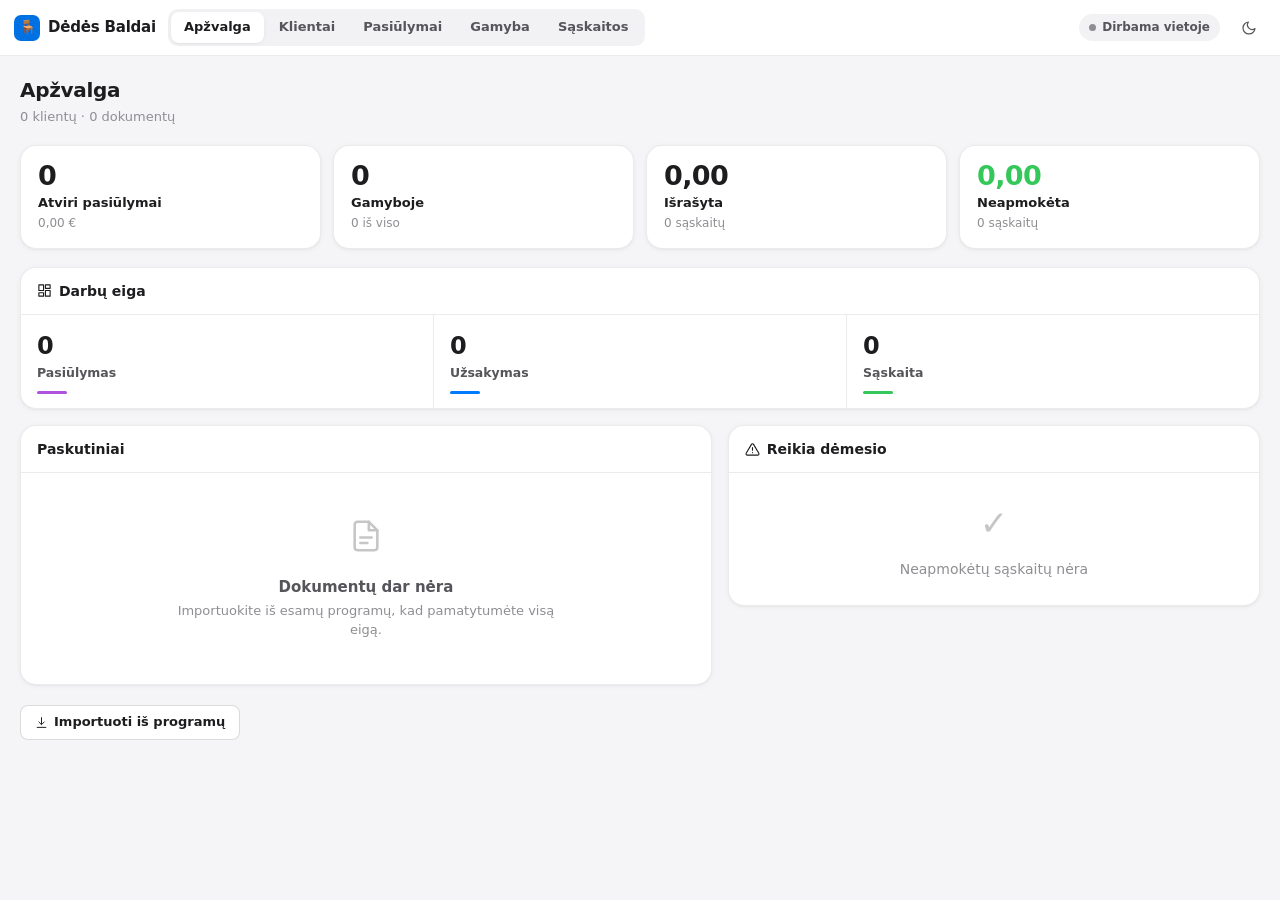
==== index.html @ 9423e9eb "One shell over the shop's apps, and a customer they all share Offer quotes a job, ShopFlow builds it" ====
<!DOCTYPE html>
<html lang="lt">
<head>
<meta charset="UTF-8">
<meta name="viewport" content="width=device-width, initial-scale=1.0, viewport-fit=cover">
<title>Dėdės Baldai — viena sistema</title>
<link rel="icon" href="data:image/svg+xml,<svg xmlns='http://www.w3.org/2000/svg' viewBox='0 0 100 100'><text y='.9em' font-size='90'>🪑</text></svg>">
<meta name="theme-color" content="#0071e3">
<link rel="stylesheet" href="styles.css">
</head>
<body>
  <div id="app"></div>
  <div id="modal-root"></div>
  <div id="toast-root"></div>
  <script src="cloud-config.js" onerror="/* no cloud config — runs local only */"></script>
  <script src="core.js"></script>
  <script src="hub.js"></script>
  <script>Hub.boot()</script>
</body>
</html>
---- styles.css ----
/* ============================================================
   Hub — the shared shell

   Tokens match ShopFlow / Offer / Invoices so the modules do not look like
   four different products bolted together. Every colour is defined on bare
   :root first and only redefined for dark, so a browser without the dark
   query still paints a complete theme.
   ============================================================ */
:root {
  --font: -apple-system, BlinkMacSystemFont, "SF Pro Text", "Segoe UI", Roboto, Inter, system-ui, sans-serif;

  --bg: #f5f5f7;
  --bg-elevated: #ffffff;
  --surface: #ffffff;
  --surface-2: #f2f2f4;
  --surface-3: #e9e9ec;
  --border: rgba(0,0,0,0.08);
  --border-strong: rgba(0,0,0,0.14);
  --text: #1d1d1f;
  --text-2: #55555a;
  --text-3: #8e8e93;
  --accent: #0071e3;
  --accent-soft: rgba(0,113,227,0.10);
  --accent-text: #0071e3;

  --green: #34c759;  --green-soft: rgba(52,199,89,0.13);
  --blue: #007aff;   --blue-soft: rgba(0,122,255,0.11);
  --orange: #ff9500; --orange-soft: rgba(255,149,0,0.13);
  --red: #ff3b30;    --red-soft: rgba(255,59,48,0.11);
  --purple: #af52de; --purple-soft: rgba(175,82,222,0.12);
  --gray: #8e8e93;   --gray-soft: rgba(142,142,147,0.14);

  --shadow-1: 0 1px 2px rgba(0,0,0,0.04), 0 1px 6px rgba(0,0,0,0.04);
  --shadow-2: 0 2px 8px rgba(0,0,0,0.06), 0 8px 24px rgba(0,0,0,0.07);
  --shadow-3: 0 8px 20px rgba(0,0,0,0.10), 0 24px 60px rgba(0,0,0,0.14);

  --r-sm: 8px; --r-md: 12px; --r-lg: 16px;
  --spring: cubic-bezier(0.32, 0.72, 0, 1);
  --topbar-h: 56px;
}

@media (prefers-color-scheme: dark) {
  :root:not([data-theme="light"]) {
    --bg: #0d0d0f; --bg-elevated: #1c1c1e; --surface: #1c1c1e;
    --surface-2: #26262a; --surface-3: #313136;
    --border: rgba(255,255,255,0.09); --border-strong: rgba(255,255,255,0.16);
    --text: #f5f5f7; --text-2: #b8b8bd; --text-3: #78787e;
    --accent: #0a84ff; --accent-soft: rgba(10,132,255,0.16); --accent-text: #409cff;
    --green: #30d158; --green-soft: rgba(48,209,88,0.16);
    --blue: #0a84ff;  --blue-soft: rgba(10,132,255,0.15);
    --orange: #ff9f0a; --orange-soft: rgba(255,159,10,0.15);
    --red: #ff453a;   --red-soft: rgba(255,69,58,0.15);
    --purple: #bf5af2; --purple-soft: rgba(191,90,242,0.16);
    --gray: #98989e;  --gray-soft: rgba(142,142,147,0.20);
    --shadow-1: 0 1px 2px rgba(0,0,0,0.35), 0 1px 6px rgba(0,0,0,0.30);
    --shadow-2: 0 2px 8px rgba(0,0,0,0.40), 0 8px 24px rgba(0,0,0,0.45);
    --shadow-3: 0 8px 20px rgba(0,0,0,0.5), 0 24px 60px rgba(0,0,0,0.55);
  }
}
:root[data-theme="dark"] {
  --bg: #0d0d0f; --bg-elevated: #1c1c1e; --surface: #1c1c1e;
  --surface-2: #26262a; --surface-3: #313136;
  --border: rgba(255,255,255,0.09); --border-strong: rgba(255,255,255,0.16);
  --text: #f5f5f7; --text-2: #b8b8bd; --text-3: #78787e;
  --accent: #0a84ff; --accent-soft: rgba(10,132,255,0.16); --accent-text: #409cff;
  --green: #30d158; --green-soft: rgba(48,209,88,0.16);
  --blue: #0a84ff;  --blue-soft: rgba(10,132,255,0.15);
  --orange: #ff9f0a; --orange-soft: rgba(255,159,10,0.15);
  --red: #ff453a;   --red-soft: rgba(255,69,58,0.15);
  --purple: #bf5af2; --purple-soft: rgba(191,90,242,0.16);
  --gray: #98989e;  --gray-soft: rgba(142,142,147,0.20);
}

* { margin: 0; padding: 0; box-sizing: border-box; }
html { -webkit-text-size-adjust: 100%; }
body {
  font-family: var(--font); background: var(--bg); color: var(--text);
  font-size: 14px; line-height: 1.45; -webkit-font-smoothing: antialiased;
  height: 100vh; height: 100dvh; overflow: hidden;
}
button, input, select, textarea { font: inherit; color: inherit; }
a { color: var(--accent-text); }

/* ---------- shell ---------- */
.shell { display: flex; flex-direction: column; height: 100vh; height: 100dvh; }

.topbar {
  flex: none; height: var(--topbar-h); display: flex; align-items: center; gap: 12px;
  padding: 0 14px; background: var(--bg-elevated);
  border-bottom: 1px solid var(--border);
  padding-top: env(safe-area-inset-top, 0px);
  height: calc(var(--topbar-h) + env(safe-area-inset-top, 0px));
}
.brand { display: flex; align-items: center; gap: 8px; font-weight: 680; font-size: 15px; letter-spacing: -0.2px; white-space: nowrap; }
.brand .mark {
  width: 26px; height: 26px; border-radius: 7px; flex: none;
  background: var(--accent); color: #fff;
  display: flex; align-items: center; justify-content: center; font-size: 14px;
}
.grow { flex: 1; min-width: 0; }

.modtabs { display: flex; gap: 2px; background: var(--surface-2); border-radius: 10px; padding: 3px; }
.modtabs button {
  border: 0; background: transparent; cursor: pointer; white-space: nowrap;
  padding: 6px 13px; border-radius: 8px; font-size: 13px; font-weight: 560; color: var(--text-2);
}
.modtabs button:hover { color: var(--text); }
.modtabs button.active { background: var(--surface); color: var(--text); box-shadow: var(--shadow-1); font-weight: 620; }

.icon-btn {
  border: 0; background: transparent; cursor: pointer; color: var(--text-2);
  width: 34px; height: 34px; border-radius: var(--r-sm);
  display: inline-flex; align-items: center; justify-content: center; flex: none;
}
.icon-btn:hover { background: var(--surface-2); color: var(--text); }

.btn {
  border: 1px solid var(--border-strong); background: var(--surface); color: var(--text);
  padding: 7px 14px; border-radius: var(--r-sm); cursor: pointer;
  font-size: 13px; font-weight: 560; white-space: nowrap;
  display: inline-flex; align-items: center; gap: 6px;
}
.btn:hover { background: var(--surface-2); }
.btn.primary { background: var(--accent); border-color: var(--accent); color: #fff; }
.btn.primary:hover { filter: brightness(1.07); }
.btn.ghost { border-color: transparent; background: transparent; color: var(--text-2); }
.btn.ghost:hover { background: var(--surface-2); }
.btn.danger { border-color: transparent; background: var(--red-soft); color: var(--red); }
.btn:disabled { opacity: 0.45; cursor: not-allowed; }

.sync-chip {
  display: inline-flex; align-items: center; gap: 6px; white-space: nowrap;
  padding: 5px 10px; border-radius: 999px; font-size: 12px; font-weight: 600;
  background: var(--surface-2); color: var(--text-2); border: 0; cursor: pointer;
}
.sync-chip .dot { width: 7px; height: 7px; border-radius: 50%; background: var(--gray); flex: none; }
.sync-chip.idle .dot { background: var(--green); }
.sync-chip.syncing .dot { background: var(--blue); animation: pulse 1.4s ease-in-out infinite; }
.sync-chip.error .dot, .sync-chip.offline .dot { background: var(--orange); }
@keyframes pulse { 0%,100% { opacity: 1; } 50% { opacity: 0.35; } }

/* ---------- body ---------- */
.main { flex: 1; min-height: 0; position: relative; }
.pane { position: absolute; inset: 0; overflow: auto; -webkit-overflow-scrolling: touch; }
.pane.pad { padding: 20px; }
.pane iframe { width: 100%; height: 100%; border: 0; display: block; }
[hidden] { display: none !important; }

.view-title { font-size: 20px; font-weight: 680; letter-spacing: -0.3px; margin-bottom: 3px; }
.view-sub { font-size: 13px; color: var(--text-3); margin-bottom: 18px; }

/* ---------- cards & tiles ---------- */
.kpis { display: grid; grid-template-columns: repeat(auto-fit, minmax(min(190px,100%), 1fr)); gap: 12px; margin-bottom: 18px; }
.kpi {
  background: var(--surface); border: 1px solid var(--border); border-radius: var(--r-lg);
  padding: 15px 17px; box-shadow: var(--shadow-1);
  display: flex; flex-direction: column; gap: 3px;
}
.kpi .val { font-size: 27px; font-weight: 660; letter-spacing: -0.6px; line-height: 1.1; }
.kpi .lbl { font-size: 13px; font-weight: 560; }
.kpi .sub { font-size: 12px; color: var(--text-3); }
.kpi.warn .val { color: var(--orange); }
.kpi.ok .val { color: var(--green); }

.panel {
  background: var(--surface); border: 1px solid var(--border); border-radius: var(--r-lg);
  box-shadow: var(--shadow-1); overflow: hidden; margin-bottom: 16px;
}
.panel > header {
  display: flex; align-items: center; gap: 10px;
  padding: 13px 16px; border-bottom: 1px solid var(--border);
}
.panel > header h2 { font-size: 14px; font-weight: 640; display: flex; align-items: center; gap: 7px; }
.panel-pad { padding: 16px; }
.cols2 { display: grid; grid-template-columns: minmax(0,1.3fr) minmax(0,1fr); gap: 16px; align-items: start; }
@media (max-width: 900px) { .cols2 { grid-template-columns: minmax(0,1fr); } }

/* ---------- pipeline ---------- */
.pipe { display: flex; align-items: stretch; gap: 0; overflow-x: auto; }
.pipe-step { flex: 1; min-width: 128px; padding: 14px 16px; position: relative; }
.pipe-step + .pipe-step { border-left: 1px solid var(--border); }
.pipe-step .n { font-size: 24px; font-weight: 660; letter-spacing: -0.5px; }
.pipe-step .k { font-size: 12.5px; font-weight: 580; color: var(--text-2); }
.pipe-step .m { font-size: 12px; color: var(--text-3); margin-top: 2px; }
.pipe-step .bar { height: 3px; border-radius: 2px; background: var(--accent); margin-top: 9px; }

/* ---------- tables ---------- */
.table-wrap { overflow-x: auto; }
table.rows { width: 100%; border-collapse: collapse; }
table.rows th {
  text-align: left; font-size: 11px; font-weight: 640; text-transform: uppercase;
  letter-spacing: 0.5px; color: var(--text-3); padding: 11px 14px 9px;
  border-bottom: 1px solid var(--border); white-space: nowrap;
}
table.rows td { padding: 11px 14px; border-bottom: 1px solid var(--border); font-size: 13.5px; vertical-align: middle; }
table.rows tr:last-child td { border-bottom: 0; }
table.rows tbody tr[data-open] { cursor: pointer; }
table.rows tbody tr[data-open]:hover { background: var(--surface-2); }
.cell-main { display: flex; flex-direction: column; }
.cell-main b { font-weight: 620; }
.cell-main span { font-size: 12px; color: var(--text-3); }
.num { font-variant-numeric: tabular-nums; white-space: nowrap; }
.right { text-align: right; }

.pill {
  display: inline-flex; align-items: center; gap: 5px; padding: 3px 9px; border-radius: 999px;
  font-size: 11.5px; font-weight: 620; white-space: nowrap;
  background: var(--gray-soft); color: var(--gray);
}
.pill.quote { background: var(--purple-soft); color: var(--purple); }
.pill.order { background: var(--blue-soft); color: var(--blue); }
.pill.invoice { background: var(--green-soft); color: var(--green); }
.pill.waybill { background: var(--orange-soft); color: var(--orange); }
.pill.warn { background: var(--orange-soft); color: var(--orange); }
.pill.bad { background: var(--red-soft); color: var(--red); }

.tag { display: inline-block; padding: 2px 8px; border-radius: 6px; background: var(--surface-2); color: var(--text-2); font-size: 11.5px; }

/* ---------- search + forms ---------- */
.search-box {
  display: flex; align-items: center; gap: 8px; flex: 1; min-width: 0;
  background: var(--surface-2); border-radius: var(--r-sm); padding: 7px 11px;
}
.search-box input { border: 0; background: transparent; outline: none; flex: 1; min-width: 0; font-size: 13.5px; }
.toolbar { display: flex; align-items: center; gap: 10px; margin-bottom: 14px; flex-wrap: wrap; }

.field { display: flex; flex-direction: column; gap: 5px; flex: 1; min-width: 0; }
.field label { font-size: 12px; font-weight: 600; color: var(--text-2); }
.input, .select, textarea.input {
  width: 100%; padding: 8px 11px; border-radius: var(--r-sm);
  border: 1px solid var(--border-strong); background: var(--surface); color: var(--text);
  font-size: 13.5px; outline: none;
}
.input:focus, .select:focus { border-color: var(--accent); box-shadow: 0 0 0 3px var(--accent-soft); }
.form-row { display: flex; gap: 12px; margin-bottom: 12px; flex-wrap: wrap; }
.form-row > .field { flex: 1 1 200px; }

/* ---------- modal ---------- */
.modal-scrim {
  position: fixed; inset: 0; z-index: 100; background: rgba(0,0,0,0.35);
  display: flex; align-items: center; justify-content: center; padding: 20px;
  animation: fade 0.16s ease;
}
@keyframes fade { from { opacity: 0; } }
.modal {
  background: var(--bg-elevated); border-radius: var(--r-lg); box-shadow: var(--shadow-3);
  width: min(640px, 100%); max-height: min(86vh, 860px); display: flex; flex-direction: column;
  animation: rise 0.22s var(--spring);
}
@keyframes rise { from { transform: translateY(14px); opacity: 0; } }
.modal > header { display: flex; align-items: center; gap: 10px; padding: 15px 18px; border-bottom: 1px solid var(--border); }
.modal > header h2 { font-size: 16px; font-weight: 660; flex: 1; min-width: 0; }
.modal-body { padding: 18px; overflow: auto; flex: 1; min-height: 0; display: flex; flex-direction: column; gap: 4px; }
.modal > footer { display: flex; align-items: center; gap: 10px; padding: 13px 18px; border-top: 1px solid var(--border); }

/* ---------- registry lookup ---------- */
.reg-results { border: 1px solid var(--border); border-radius: var(--r-sm); max-height: 240px; overflow: auto; }
.reg-row {
  display: block; width: 100%; text-align: left; border: 0; background: transparent; cursor: pointer;
  padding: 9px 12px; border-bottom: 1px solid var(--border);
}
.reg-row:last-child { border-bottom: 0; }
.reg-row:hover { background: var(--surface-2); }
.reg-row b { display: block; font-size: 13.5px; font-weight: 620; }
.reg-row span { display: block; font-size: 12px; color: var(--text-3); }
.reg-row .vat { color: var(--green); font-weight: 600; }

/* ---------- empty / toast ---------- */
.empty { text-align: center; padding: 44px 20px; color: var(--text-3); }
.empty .big { font-size: 34px; display: block; margin-bottom: 10px; opacity: 0.5; }
.empty h3 { font-size: 15px; font-weight: 620; color: var(--text-2); margin-bottom: 4px; }
.empty p { font-size: 13px; max-width: 380px; margin: 0 auto; }

#toast-root { position: fixed; left: 50%; transform: translateX(-50%); bottom: 24px; z-index: 200; display: flex; flex-direction: column; gap: 8px; align-items: center; }
.toast {
  background: var(--text); color: var(--bg); padding: 10px 16px; border-radius: 999px;
  font-size: 13px; font-weight: 560; box-shadow: var(--shadow-2);
  animation: rise 0.22s var(--spring); max-width: min(90vw, 460px);
}
.toast.leaving { opacity: 0; transition: opacity 0.25s; }

/* ---------- phone ---------- */
@media (max-width: 760px) {
  .topbar { gap: 8px; padding: 0 10px; }
  .brand span:not(.mark) { display: none; }
  .modtabs { order: 3; flex: 1 1 100%; overflow-x: auto; }
  .topbar { height: auto; min-height: var(--topbar-h); flex-wrap: wrap; padding-bottom: 8px; padding-top: calc(8px + env(safe-area-inset-top, 0px)); }
  .pane.pad { padding: 14px; }
  .sync-chip span { display: none; }
}
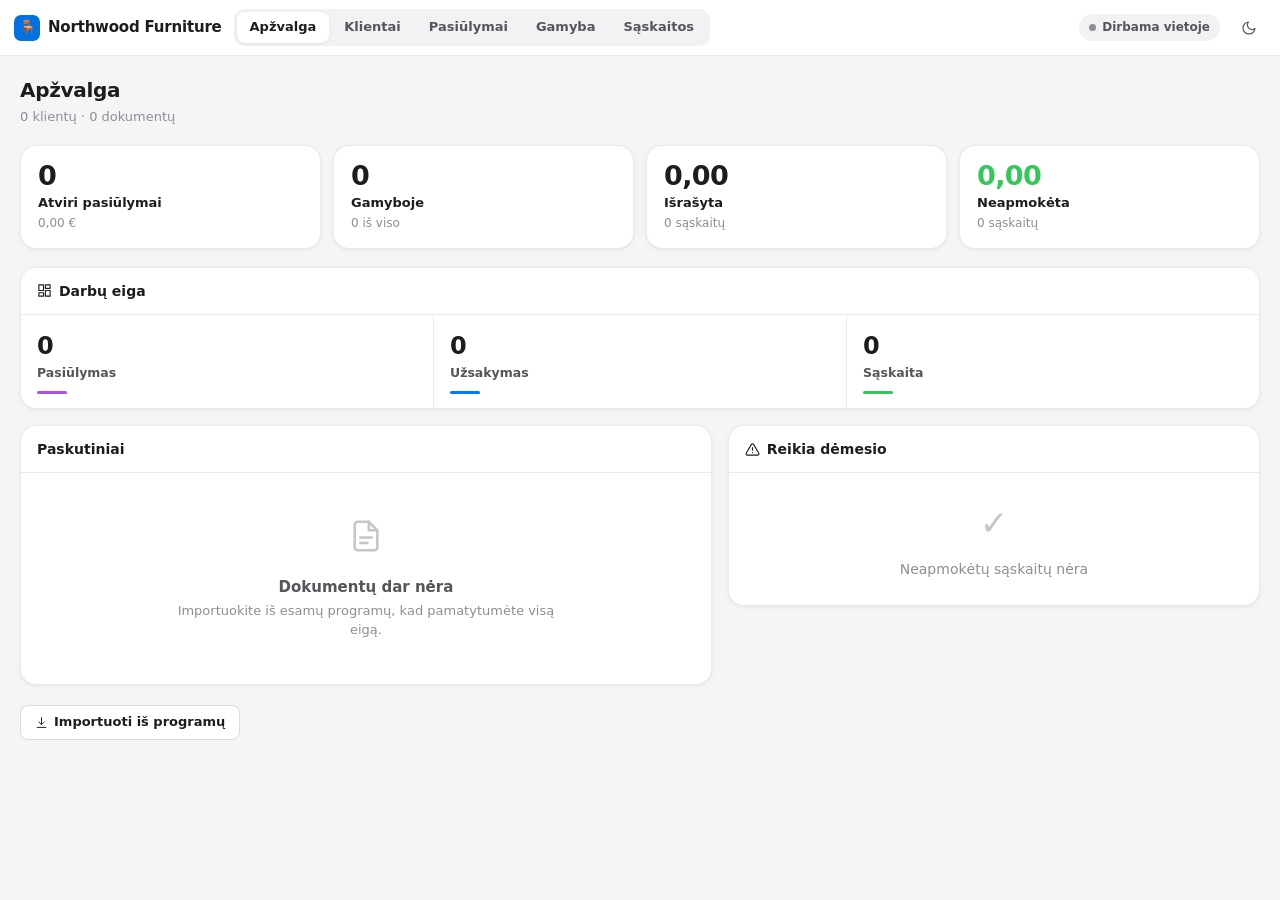
==== commit d9499649: "Hub — demo build One shell over several workshop apps, with a shared customer record and a document " ====
--- a/index.html
+++ b/index.html
@@ -3,7 +3,7 @@
 <head>
 <meta charset="UTF-8">
 <meta name="viewport" content="width=device-width, initial-scale=1.0, viewport-fit=cover">
-<title>Dėdės Baldai — viena sistema</title>
+<title>Northwood Furniture — viena sistema</title>
 <link rel="icon" href="data:image/svg+xml,<svg xmlns='http://www.w3.org/2000/svg' viewBox='0 0 100 100'><text y='.9em' font-size='90'>🪑</text></svg>">
 <meta name="theme-color" content="#0071e3">
 <link rel="stylesheet" href="styles.css">
--- a/styles.css
+++ b/styles.css
@@ -208,6 +208,7 @@
   background: var(--gray-soft); color: var(--gray);
 }
 .pill.quote { background: var(--purple-soft); color: var(--purple); }
+.pill.design { background: var(--gray-soft); color: var(--text-2); }
 .pill.order { background: var(--blue-soft); color: var(--blue); }
 .pill.invoice { background: var(--green-soft); color: var(--green); }
 .pill.waybill { background: var(--orange-soft); color: var(--orange); }
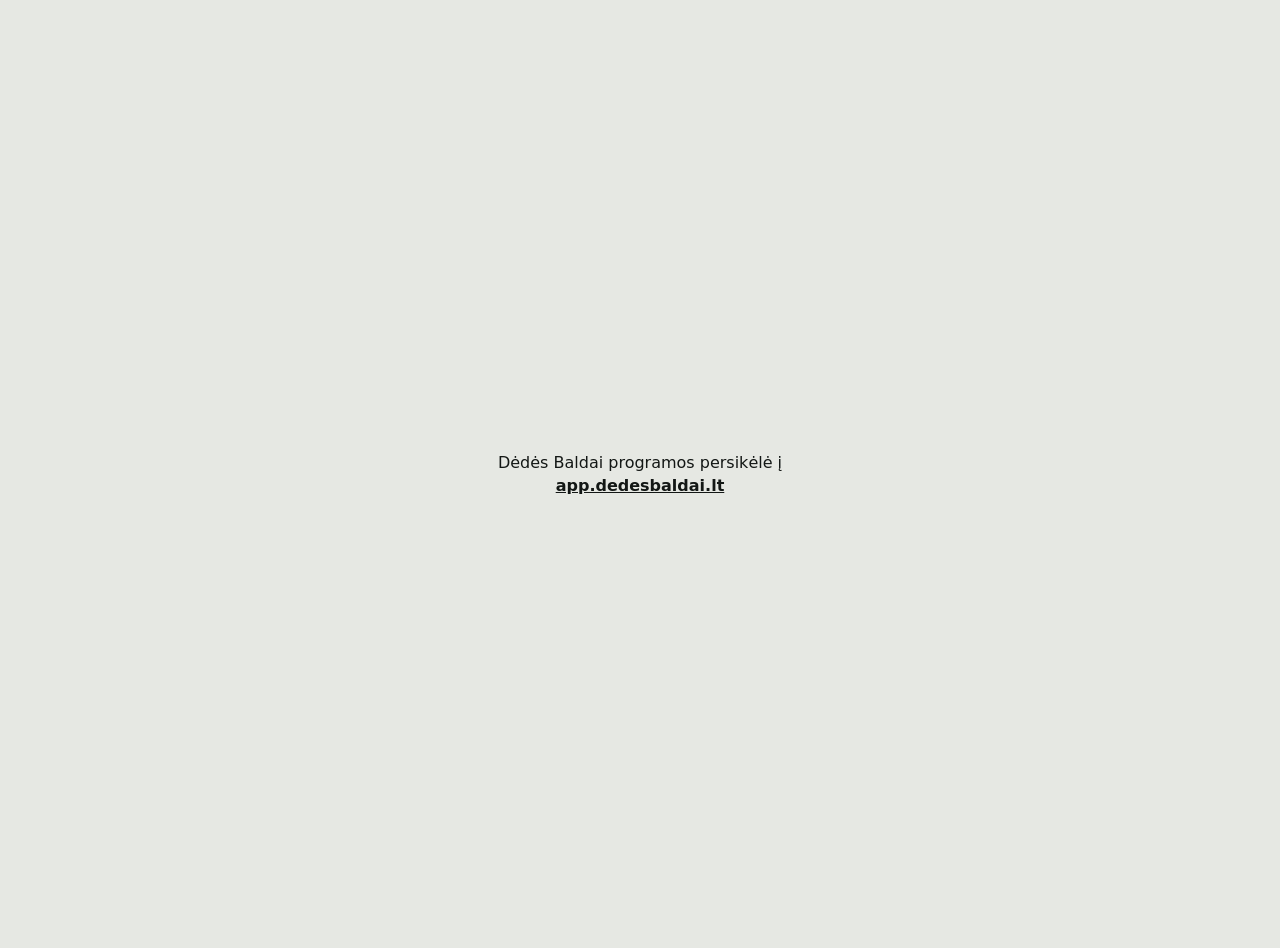
==== commit 3c701097: "Moved to https://app.dedesbaldai.lt — pages forward there (settings carried over once), old service " ====
--- a/index.html
+++ b/index.html
@@ -1,20 +1,14 @@
-<!DOCTYPE html>
+<!doctype html>
 <html lang="lt">
 <head>
-<meta charset="UTF-8">
-<meta name="viewport" content="width=device-width, initial-scale=1.0, viewport-fit=cover">
-<title>Northwood Furniture — viena sistema</title>
-<link rel="icon" href="data:image/svg+xml,<svg xmlns='http://www.w3.org/2000/svg' viewBox='0 0 100 100'><text y='.9em' font-size='90'>🪑</text></svg>">
-<meta name="theme-color" content="#0071e3">
-<link rel="stylesheet" href="styles.css">
+<meta charset="utf-8">
+<meta name="viewport" content="width=device-width,initial-scale=1">
+<meta name="robots" content="noindex,nofollow">
+<title>Perkelta · Dėdės Baldai</title>
+<script src="/hub/shared/moved.js"></script>
 </head>
-<body>
-  <div id="app"></div>
-  <div id="modal-root"></div>
-  <div id="toast-root"></div>
-  <script src="cloud-config.js" onerror="/* no cloud config — runs local only */"></script>
-  <script src="core.js"></script>
-  <script src="hub.js"></script>
-  <script>Hub.boot()</script>
+<body style="margin:0;min-height:100vh;display:grid;place-items:center;background:#e6e8e3;color:#131715;font:16px/1.45 system-ui,-apple-system,'Segoe UI',sans-serif;padding:24px;text-align:center">
+<div>Dėdės Baldai programos persikėlė į<br><a id="go" style="color:#131715;font-weight:700" href="https://app.dedesbaldai.lt/">app.dedesbaldai.lt</a></div>
+<script>document.getElementById("go").href = "https://app.dedesbaldai.lt" + location.pathname + location.search + location.hash;</script>
 </body>
 </html>
